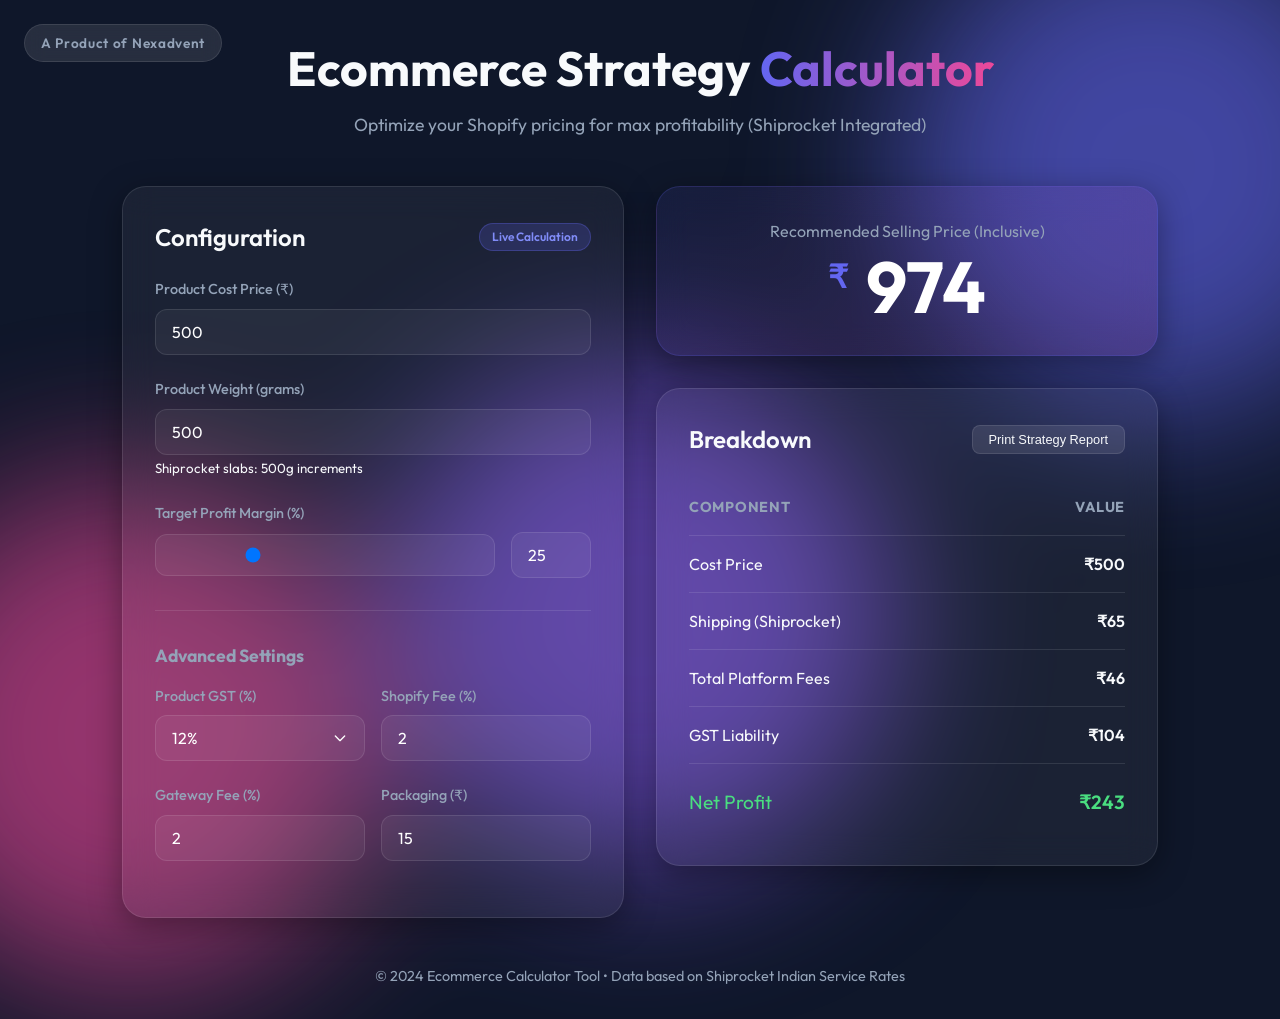
==== web-tool/index.html @ b009c5d3 "Restructured project and fixed UI/Print bugs" ====
<!DOCTYPE html>
<html lang="en">
<head>
    <meta charset="UTF-8">
    <meta name="viewport" content="width=device-width, initial-scale=1.0">
    <title>Ecommerce Pricing Calculator | Premium Shopify Tool</title>
    <link rel="stylesheet" href="style.css">
    <link rel="preconnect" href="https://fonts.googleapis.com">
    <link rel="preconnect" href="https://fonts.gstatic.com" crossorigin>
    <link href="https://fonts.googleapis.com/css2?family=Outfit:wght@300;400;600;700&display=swap" rel="stylesheet">
</head>
<body>
    <div class="brand-badge">A Product of Nexadvent</div>
    <div class="background-blobs">
        <div class="blob blob-1"></div>
        <div class="blob blob-2"></div>
        <div class="blob blob-3"></div>
    </div>

    <main class="container">
        <header>
            <h1>Ecommerce Strategy <span class="accent">Calculator</span></h1>
            <p>Optimize your Shopify pricing for max profitability (Shiprocket Integrated)</p>
        </header>

        <section class="grid">
            <!-- Left: Inputs -->
            <div class="card glass">
                <div class="card-header">
                    <h2>Configuration</h2>
                    <span class="badge">Live Calculation</span>
                </div>
                
                <div class="input-group">
                    <label for="cost-price">Product Cost Price (₹)</label>
                    <input type="number" id="cost-price" placeholder="499" value="500">
                </div>

                <div class="input-group">
                    <label for="weight">Product Weight (grams)</label>
                    <input type="number" id="weight" placeholder="500" value="500">
                    <small>Shiprocket slabs: 500g increments</small>
                </div>

                <div class="input-group">
                    <label for="profit-margin">Target Profit Margin (%)</label>
                    <div class="range-container">
                        <input type="range" id="profit-margin-slider" min="0" max="100" value="25">
                        <input type="number" id="profit-margin" value="25">
                    </div>
                </div>

                <div class="advanced-settings">
                    <h3>Advanced Settings</h3>
                    <div class="grid-2">
                        <div class="input-group">
                            <label for="product-gst">Product GST (%)</label>
                            <select id="product-gst">
                                <option value="0">0%</option>
                                <option value="5">5%</option>
                                <option value="12" selected>12%</option>
                                <option value="18">18%</option>
                                <option value="28">28%</option>
                            </select>
                        </div>
                        <div class="input-group">
                            <label for="shopify-fee">Shopify Fee (%)</label>
                            <input type="number" id="shopify-fee" value="2" step="0.1">
                        </div>
                    </div>
                    <div class="grid-2">
                        <div class="input-group">
                            <label for="gateway-fee">Gateway Fee (%)</label>
                            <input type="number" id="gateway-fee" value="2" step="0.1">
                        </div>
                        <div class="input-group">
                            <label for="packaging">Packaging (₹)</label>
                            <input type="number" id="packaging" value="15">
                        </div>
                    </div>
                </div>
            </div>

            <!-- Right: Results -->
            <div class="results-column">
                <div class="card result-card glass highlight">
                    <p class="label">Recommended Selling Price (Inclusive)</p>
                    <div class="price-display">
                        <span class="currency">₹</span>
                        <span id="final-price">0</span>
                    </div>
                </div>

                <div class="card glass breakdown-card">
                    <div class="card-header">
                        <h2>Breakdown</h2>
                        <div class="button-group">
                            <button id="export-btn" class="btn-small">Print Strategy Report</button>
                        </div>
                    </div>
                    <div class="breakdown-table">
                        <div class="table-header">
                            <span>Component</span>
                            <span>Value</span>
                        </div>
                        <div class="table-row">
                            <span>Cost Price</span>
                            <span id="res-cp">₹0</span>
                        </div>
                        <div class="table-row">
                            <span>Shipping (Shiprocket)</span>
                            <span id="res-shipping">₹0</span>
                        </div>
                        <div class="table-row">
                            <span>Total Platform Fees</span>
                            <span id="res-fees">₹0</span>
                        </div>
                        <div class="table-row">
                            <span>GST Liability</span>
                            <span id="res-gst">₹0</span>
                        </div>
                        <div class="table-row row-profit">
                            <span>Net Profit</span>
                            <span id="res-profit">₹0</span>
                        </div>
                    </div>
                </div>
            </div>
        </section>

        <footer>
            <p>&copy; 2024 Ecommerce Calculator Tool • Data based on Shiprocket Indian Service Rates</p>
        </footer>
    </main>

    <script src="app.js"></script>
</body>
</html>
---- web-tool/style.css ----
:root {
    --primary: #6366f1;
    --primary-dark: #4f46e5;
    --secondary: #ec4899;
    --accent: #8b5cf6;
    --bg: #0f172a;
    --card-bg: rgba(255, 255, 255, 0.05);
    --border: rgba(255, 255, 255, 0.1);
    --text: #f8fafc;
    --text-muted: #94a3b8;
    --glass-shadow: 0 8px 32px 0 rgba(0, 0, 0, 0.37);
    --print-text: #000;
}

* {
    box-sizing: border-box;
    margin: 0;
    padding: 0;
}

body {
    font-family: 'Outfit', sans-serif;
    background-color: var(--bg);
    color: var(--text);
    min-height: 100vh;
    display: flex;
    justify-content: center;
    overflow-x: hidden;
    line-height: 1.5;
}

.background-blobs {
    position: fixed;
    top: 0;
    left: 0;
    width: 100%;
    height: 100%;
    z-index: -1;
    filter: blur(80px);
    opacity: 0.6;
}

.blob {
    position: absolute;
    width: 40vw;
    height: 40vw;
    border-radius: 50%;
}

.blob-1 {
    background: var(--primary);
    top: -10%;
    right: -10%;
    animation: move 20s infinite alternate;
}

.blob-2 {
    background: var(--secondary);
    bottom: -10%;
    left: -10%;
    animation: move 25s infinite alternate-reverse;
}

.blob-3 {
    background: var(--accent);
    top: 40%;
    left: 30%;
    animation: move 30s infinite alternate;
}

@keyframes move {
    from { transform: translate(0, 0); }
    to { transform: translate(10%, 10%); }
}

.container {
    width: 100%;
    max-width: 1100px;
    padding: 2rem;
}

header {
    text-align: center;
    margin-bottom: 3rem;
}

h1 {
    font-size: 3rem;
    font-weight: 700;
    margin-bottom: 0.5rem;
}

.accent {
    background: linear-gradient(to right, var(--primary), var(--secondary));
    -webkit-background-clip: text;
    -webkit-text-fill-color: transparent;
}

header p {
    color: var(--text-muted);
    font-size: 1.1rem;
}

.grid {
    display: grid;
    grid-template-columns: 1fr 1fr;
    gap: 2rem;
}

.glass {
    background: var(--card-bg);
    backdrop-filter: blur(16px);
    -webkit-backdrop-filter: blur(16px);
    border: 1px solid var(--border);
    border-radius: 24px;
    box-shadow: var(--glass-shadow);
}

.card {
    padding: 2rem;
}

.card-header {
    display: flex;
    justify-content: space-between;
    align-items: center;
    margin-bottom: 1.5rem;
}

h2 {
    font-size: 1.5rem;
    font-weight: 600;
}

.badge {
    background: rgba(99, 102, 241, 0.2);
    color: #818cf8;
    padding: 0.25rem 0.75rem;
    border-radius: 99px;
    font-size: 0.75rem;
    font-weight: 600;
    border: 1px solid rgba(99, 102, 241, 0.3);
}

.input-group {
    margin-bottom: 1.5rem;
}

label {
    display: block;
    font-size: 0.9rem;
    color: var(--text-muted);
    margin-bottom: 0.5rem;
    font-weight: 500;
}

input, select {
    width: 100%;
    background: rgba(255, 255, 255, 0.05);
    border: 1px solid var(--border);
    padding: 0.75rem 1rem;
    border-radius: 12px;
    color: white;
    font-size: 1rem;
    font-family: inherit;
    transition: all 0.2s;
    appearance: none;
    -webkit-appearance: none;
}

select {
    background-image: url("data:image/svg+xml,%3Csvg xmlns='http://www.w3.org/2000/svg' fill='none' viewBox='0 0 24 24' stroke='white'%3E%3Cpath stroke-linecap='round' stroke-linejoin='round' stroke-width='2' d='M19 9l-7 7-7-7'%3E%3C/path%3E%3C/svg%3E");
    background-repeat: no-repeat;
    background-position: right 1rem center;
    background-size: 1rem;
    cursor: pointer;
}

select option {
    background-color: var(--bg);
    color: white;
}

input:focus, select:focus {
    outline: none;
    border-color: var(--primary);
    background: rgba(255, 255, 255, 0.1);
}

.range-container {
    display: flex;
    gap: 1rem;
    align-items: center;
}

.range-container input[type="number"] {
    width: 80px;
}

.grid-2 {
    display: grid;
    grid-template-columns: 1fr 1fr;
    gap: 1rem;
}

.advanced-settings {
    margin-top: 2rem;
    padding-top: 2rem;
    border-top: 1px solid var(--border);
}

h3 {
    font-size: 1.1rem;
    margin-bottom: 1rem;
    color: var(--text-muted);
}

/* Results section */
.results-column {
    display: flex;
    flex-direction: column;
    gap: 2rem;
}

.result-card.highlight {
    background: linear-gradient(135deg, rgba(99, 102, 241, 0.1), rgba(236, 72, 153, 0.1));
    border: 1px solid rgba(99, 102, 241, 0.2);
    text-align: center;
}

.result-card .label {
    font-size: 1rem;
    color: var(--text-muted);
    margin-bottom: 0.5rem;
}

.price-display {
    font-size: 4.5rem;
    font-weight: 700;
    color: white;
    line-height: 1;
}

.currency {
    font-size: 2rem;
    vertical-align: super;
    margin-right: 0.2rem;
    color: var(--primary);
}

.breakdown-table {
    display: flex;
    flex-direction: column;
}

.table-header, .table-row {
    display: flex;
    justify-content: space-between;
    padding: 1rem 0;
    border-bottom: 1px solid var(--border);
}

.table-header {
    font-weight: 700;
    color: var(--text-muted);
    font-size: 0.9rem;
    text-transform: uppercase;
    letter-spacing: 0.05em;
}

.table-row span:last-child {
    font-weight: 600;
}

.row-profit {
    border-bottom: none;
    color: #4ade80;
    font-size: 1.2rem;
    margin-top: 0.5rem;
}

.brand-badge {
    position: fixed;
    top: 1.5rem;
    left: 1.5rem;
    background: rgba(255, 255, 255, 0.1);
    backdrop-filter: blur(10px);
    border: 1px solid var(--border);
    padding: 0.5rem 1rem;
    border-radius: 99px;
    font-size: 0.85rem;
    font-weight: 600;
    color: var(--text-muted);
    z-index: 100;
    letter-spacing: 0.05em;
}

.button-group {
    display: flex;
    gap: 0.5rem;
}

.btn-accent {
    background: var(--primary) !important;
    border-color: var(--primary) !important;
    text-decoration: none;
    display: inline-flex;
    align-items: center;
}

.btn-accent:hover {
    background: var(--primary-dark) !important;
    transform: translateY(-1px);
}

.btn-small {
    background: rgba(255, 255, 255, 0.1);
    border: 1px solid var(--border);
    color: var(--text);
    padding: 0.4rem 1rem;
    border-radius: 8px;
    cursor: pointer;
    font-size: 0.8rem;
    transition: all 0.2s;
}

.btn-small:hover {
    background: rgba(255, 255, 255, 0.2);
    border-color: var(--text-muted);
}

/* Print Styles */
@media print {
    body {
        background: white !important;
        color: black !important;
    }
    .background-blobs, .brand-badge, .card:first-child, .advanced-settings, .button-group, footer, header p {
        display: none !important;
    }
    .container {
        max-width: 100%;
        padding: 0;
    }
    .grid {
        display: block;
    }
    .glass {
        background: transparent !important;
        backdrop-filter: none !important;
        border: none !important;
        box-shadow: none !important;
        padding: 0 !important;
    }
    .result-card {
        border: 2px solid #000 !important;
        margin-bottom: 2rem;
        padding: 2rem !important;
    }
    .price-display {
        color: black !important;
        font-size: 3rem !important;
    }
    .breakdown-table {
        border: 1px solid #ddd;
    }
    .table-header, .table-row {
        border-bottom: 1px solid #eee;
        padding: 0.75rem 1rem !important;
        color: black !important;
    }
    .currency, .accent {
        -webkit-text-fill-color: initial !important;
        color: black !important;
        background: none !important;
    }
    .row-profit {
        color: #16a34a !important;
        font-weight: 700 !important;
    }
    header h1 {
        font-size: 1.5rem !important;
        margin-top: 0;
    }
}

footer {
    text-align: center;
    margin-top: 3rem;
    color: var(--text-muted);
    font-size: 0.9rem;
}

@media (max-width: 900px) {
    .grid {
        grid-template-columns: 1fr;
    }
    h1 {
        font-size: 2rem;
    }
}
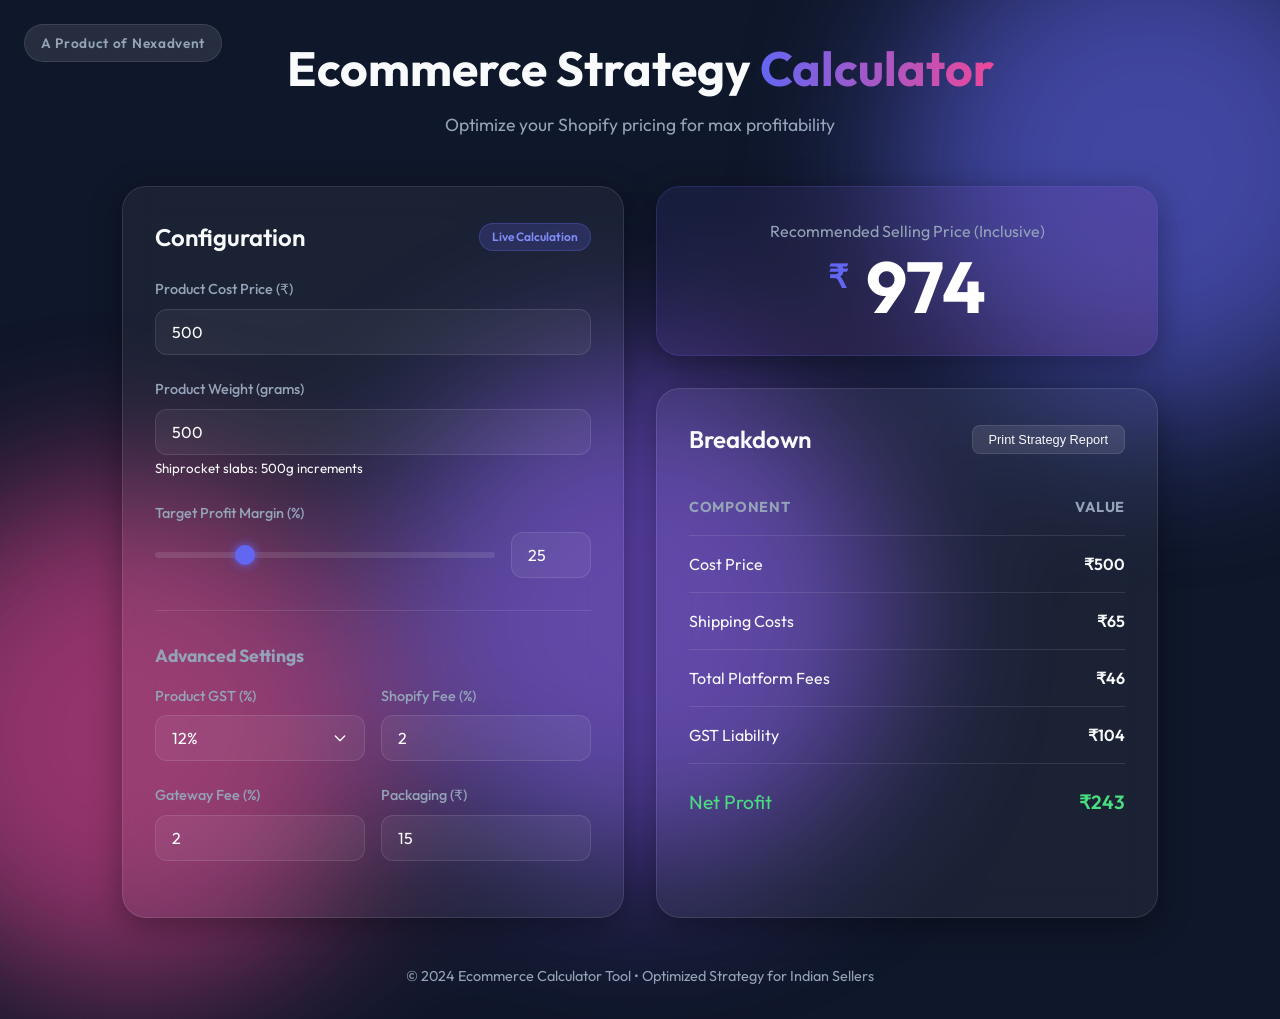
==== commit 66a25154: "Final cleanup: Ensure only web-tool is tracked and UI bugs are synced" ====
--- a/web-tool/index.html
+++ b/web-tool/index.html
@@ -20,7 +20,7 @@
     <main class="container">
         <header>
             <h1>Ecommerce Strategy <span class="accent">Calculator</span></h1>
-            <p>Optimize your Shopify pricing for max profitability (Shiprocket Integrated)</p>
+            <p>Optimize your Shopify pricing for max profitability</p>
         </header>
 
         <section class="grid">
@@ -108,7 +108,7 @@
                             <span id="res-cp">₹0</span>
                         </div>
                         <div class="table-row">
-                            <span>Shipping (Shiprocket)</span>
+                            <span>Shipping Costs</span>
                             <span id="res-shipping">₹0</span>
                         </div>
                         <div class="table-row">
@@ -129,7 +129,7 @@
         </section>
 
         <footer>
-            <p>&copy; 2024 Ecommerce Calculator Tool • Data based on Shiprocket Indian Service Rates</p>
+            <p>&copy; 2024 Ecommerce Calculator Tool • Optimized Strategy for Indian Sellers</p>
         </footer>
     </main>
 
--- a/web-tool/style.css
+++ b/web-tool/style.css
@@ -105,6 +105,7 @@
     display: grid;
     grid-template-columns: 1fr 1fr;
     gap: 2rem;
+    align-items: stretch;
 }
 
 .glass {
@@ -166,6 +167,14 @@
     transition: all 0.2s;
     appearance: none;
     -webkit-appearance: none;
+    -moz-appearance: textfield;
+}
+
+/* Hide number spinners */
+input::-webkit-outer-spin-button,
+input::-webkit-inner-spin-button {
+    -webkit-appearance: none;
+    margin: 0;
 }
 
 select {
@@ -177,7 +186,7 @@
 }
 
 select option {
-    background-color: var(--bg);
+    background-color: #1e293b; /* Solid dark color to prevent white boxes */
     color: white;
 }
 
@@ -193,6 +202,43 @@
     align-items: center;
 }
 
+.range-container input[type="range"] {
+    -webkit-appearance: none;
+    width: 100%;
+    height: 6px;
+    background: rgba(255, 255, 255, 0.1);
+    border-radius: 5px;
+    outline: none;
+    border: none;
+    padding: 0;
+}
+
+.range-container input[type="range"]::-webkit-slider-thumb {
+    -webkit-appearance: none;
+    appearance: none;
+    width: 20px;
+    height: 20px;
+    background: var(--primary);
+    box-shadow: 0 0 10px var(--primary);
+    cursor: pointer;
+    border-radius: 50%;
+    transition: all 0.2s;
+}
+
+.range-container input[type="range"]::-webkit-slider-thumb:hover {
+    transform: scale(1.2);
+    background: white;
+}
+
+.range-container input[type="range"]::-moz-range-thumb {
+    width: 20px;
+    height: 20px;
+    background: var(--primary);
+    cursor: pointer;
+    border-radius: 50%;
+    border: none;
+}
+
 .range-container input[type="number"] {
     width: 80px;
 }
@@ -220,6 +266,11 @@
     display: flex;
     flex-direction: column;
     gap: 2rem;
+    height: 100%;
+}
+
+.results-column .card:last-child {
+    flex-grow: 1;
 }
 
 .result-card.highlight {
@@ -396,6 +447,17 @@
         grid-template-columns: 1fr;
     }
     h1 {
-        font-size: 2rem;
-    }
-}
+        font-size: 2.2rem;
+    }
+    .container {
+        padding: 1rem;
+    }
+    .brand-badge {
+        position: static;
+        display: inline-block;
+        margin-bottom: 2rem;
+    }
+    .result-card .price-display {
+        font-size: 3.5rem;
+    }
+}
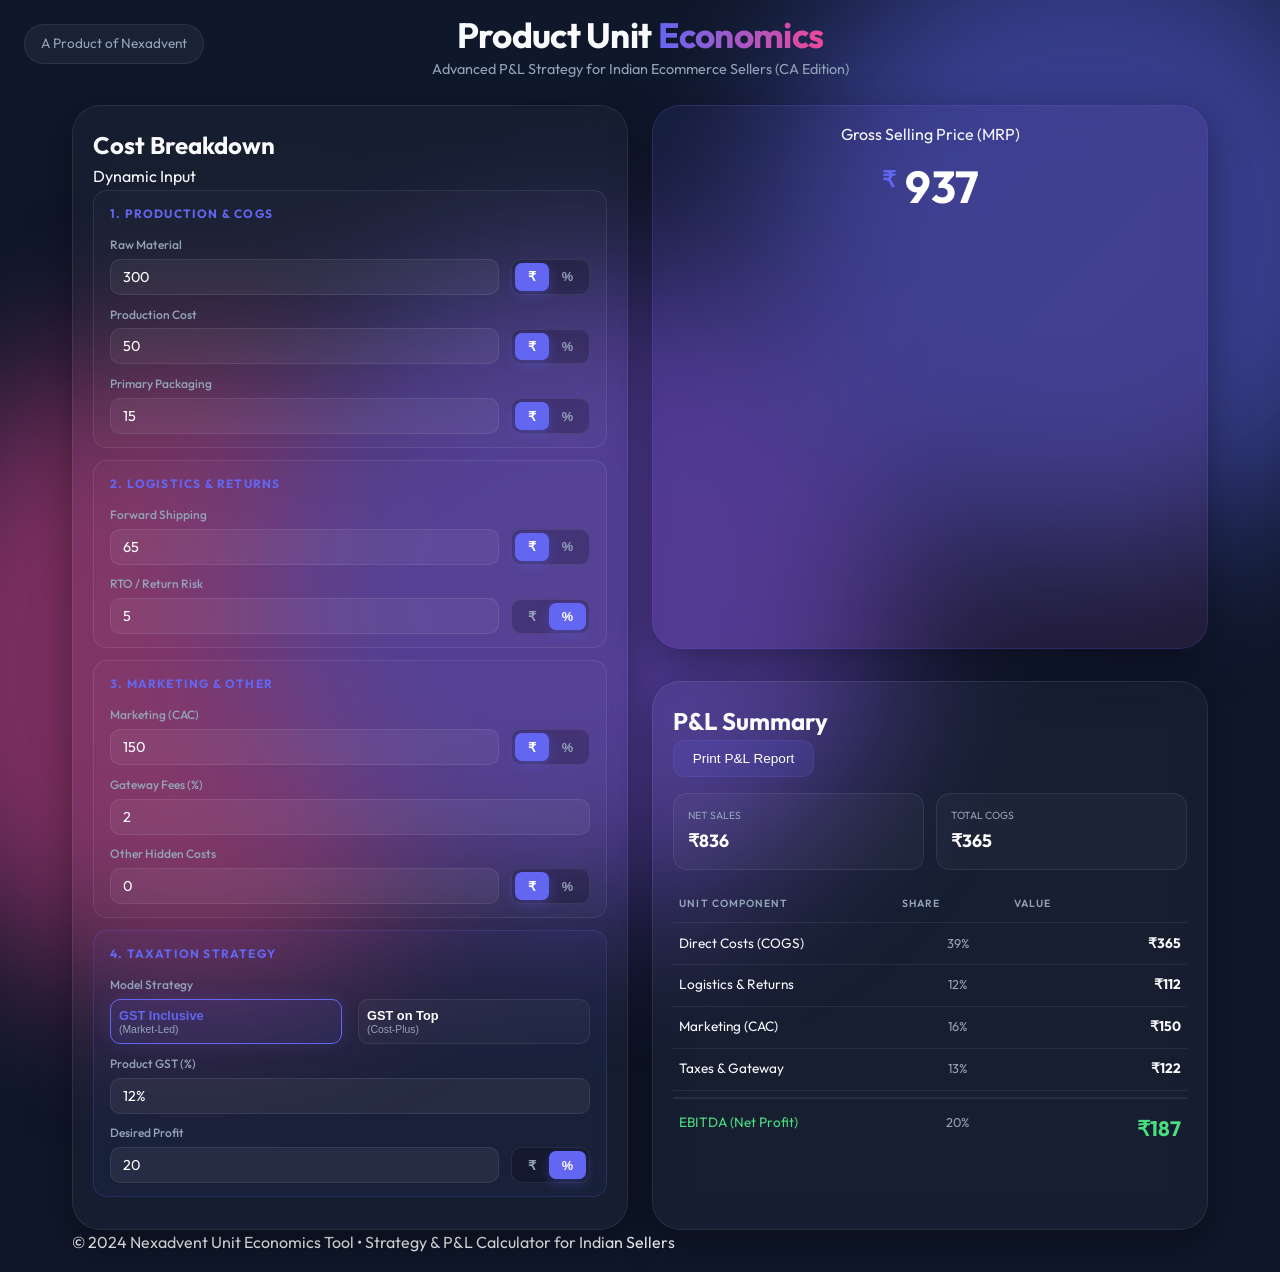
==== commit 22eaed7e: "Optimize UI for compactness: single-screen dashboard with advanced dual-strategy logic" ====
--- a/web-tool/index.html
+++ b/web-tool/index.html
@@ -3,7 +3,7 @@
 <head>
     <meta charset="UTF-8">
     <meta name="viewport" content="width=device-width, initial-scale=1.0">
-    <title>Ecommerce Pricing Calculator | Premium Shopify Tool</title>
+    <title>Ecommerce Unit Economics | Pro CA Calculator</title>
     <link rel="stylesheet" href="style.css">
     <link rel="preconnect" href="https://fonts.googleapis.com">
     <link rel="preconnect" href="https://fonts.gstatic.com" crossorigin>
@@ -19,42 +19,125 @@
 
     <main class="container">
         <header>
-            <h1>Ecommerce Strategy <span class="accent">Calculator</span></h1>
-            <p>Optimize your Shopify pricing for max profitability</p>
+            <h1>Product Unit <span class="accent">Economics</span></h1>
+            <p>Advanced P&L Strategy for Indian Ecommerce Sellers (CA Edition)</p>
         </header>
 
         <section class="grid">
             <!-- Left: Inputs -->
-            <div class="card glass">
+            <div class="card glass scrollable">
                 <div class="card-header">
-                    <h2>Configuration</h2>
-                    <span class="badge">Live Calculation</span>
+                    <h2>Cost Breakdown</h2>
+                    <span class="badge">Dynamic Input</span>
                 </div>
                 
-                <div class="input-group">
-                    <label for="cost-price">Product Cost Price (₹)</label>
-                    <input type="number" id="cost-price" placeholder="499" value="500">
-                </div>
-
-                <div class="input-group">
-                    <label for="weight">Product Weight (grams)</label>
-                    <input type="number" id="weight" placeholder="500" value="500">
-                    <small>Shiprocket slabs: 500g increments</small>
-                </div>
-
-                <div class="input-group">
-                    <label for="profit-margin">Target Profit Margin (%)</label>
-                    <div class="range-container">
-                        <input type="range" id="profit-margin-slider" min="0" max="100" value="25">
-                        <input type="number" id="profit-margin" value="25">
-                    </div>
-                </div>
-
-                <div class="advanced-settings">
-                    <h3>Advanced Settings</h3>
-                    <div class="grid-2">
-                        <div class="input-group">
-                            <label for="product-gst">Product GST (%)</label>
+                <div class="cost-sections">
+                    <!-- Unit Economics / COGS -->
+                    <div class="section-box">
+                        <h3>1. Production & COGS</h3>
+                        <div class="input-row">
+                            <label>Raw Material</label>
+                            <div class="dual-input">
+                                <input type="number" id="raw-material" value="300">
+                                <div class="toggle-group" data-for="raw-material">
+                                    <button class="active" data-type="fixed">₹</button>
+                                    <button data-type="percent">%</button>
+                                </div>
+                            </div>
+                        </div>
+                        <div class="input-row">
+                            <label>Production Cost</label>
+                            <div class="dual-input">
+                                <input type="number" id="production" value="50">
+                                <div class="toggle-group" data-for="production">
+                                    <button class="active" data-type="fixed">₹</button>
+                                    <button data-type="percent">%</button>
+                                </div>
+                            </div>
+                        </div>
+                        <div class="input-row">
+                            <label>Primary Packaging</label>
+                            <div class="dual-input">
+                                <input type="number" id="packaging" value="15">
+                                <div class="toggle-group" data-for="packaging">
+                                    <button class="active" data-type="fixed">₹</button>
+                                    <button data-type="percent">%</button>
+                                </div>
+                            </div>
+                        </div>
+                    </div>
+
+                    <!-- Logistics -->
+                    <div class="section-box">
+                        <h3>2. Logistics & Returns</h3>
+                        <div class="input-row">
+                            <label>Forward Shipping</label>
+                            <div class="dual-input">
+                                <input type="number" id="shipping" value="65">
+                                <div class="toggle-group" data-for="shipping">
+                                    <button class="active" data-type="fixed">₹</button>
+                                    <button data-type="percent">%</button>
+                                </div>
+                            </div>
+                        </div>
+                        <div class="input-row">
+                            <label>RTO / Return Risk</label>
+                            <div class="dual-input">
+                                <input type="number" id="rto-cost" value="5">
+                                <div class="toggle-group" data-for="rto-cost">
+                                    <button data-type="fixed">₹</button>
+                                    <button class="active" data-type="percent">%</button>
+                                </div>
+                            </div>
+                        </div>
+                    </div>
+
+                    <!-- Growth & Other -->
+                    <div class="section-box">
+                        <h3>3. Marketing & Other</h3>
+                        <div class="input-row">
+                            <label>Marketing (CAC)</label>
+                            <div class="dual-input">
+                                <input type="number" id="cac" value="150">
+                                <div class="toggle-group" data-for="cac">
+                                    <button class="active" data-type="fixed">₹</button>
+                                    <button data-type="percent">%</button>
+                                </div>
+                            </div>
+                        </div>
+                        <div class="input-row">
+                            <label>Gateway Fees (%)</label>
+                            <input type="number" id="gateway-fee" value="2" step="0.1">
+                        </div>
+                        <div class="input-row">
+                            <label>Other Hidden Costs</label>
+                            <div class="dual-input">
+                                <input type="number" id="other-costs" value="0">
+                                <div class="toggle-group" data-for="other-costs">
+                                    <button class="active" data-type="fixed">₹</button>
+                                    <button data-type="percent">%</button>
+                                </div>
+                            </div>
+                        </div>
+                    </div>
+
+                    <div class="section-box highlight-box">
+                        <h3>4. Taxation Strategy</h3>
+                        <div class="input-row">
+                            <label>Model Strategy</label>
+                            <div class="strategy-toggle" id="gst-strategy">
+                                <button class="active" data-strategy="inclusive">
+                                    <strong>GST Inclusive</strong>
+                                    <span>(Market-Led)</span>
+                                </button>
+                                <button data-strategy="exclusive">
+                                    <strong>GST on Top</strong>
+                                    <span>(Cost-Plus)</span>
+                                </button>
+                            </div>
+                        </div>
+                        <div class="input-row">
+                            <label>Product GST (%)</label>
                             <select id="product-gst">
                                 <option value="0">0%</option>
                                 <option value="5">5%</option>
@@ -63,19 +146,15 @@
                                 <option value="28">28%</option>
                             </select>
                         </div>
-                        <div class="input-group">
-                            <label for="shopify-fee">Shopify Fee (%)</label>
-                            <input type="number" id="shopify-fee" value="2" step="0.1">
-                        </div>
-                    </div>
-                    <div class="grid-2">
-                        <div class="input-group">
-                            <label for="gateway-fee">Gateway Fee (%)</label>
-                            <input type="number" id="gateway-fee" value="2" step="0.1">
-                        </div>
-                        <div class="input-group">
-                            <label for="packaging">Packaging (₹)</label>
-                            <input type="number" id="packaging" value="15">
+                        <div class="input-row">
+                            <label>Desired Profit</label>
+                            <div class="dual-input">
+                                <input type="number" id="profit-goal" value="20">
+                                <div class="toggle-group" data-for="profit-goal">
+                                    <button data-type="fixed">₹</button>
+                                    <button class="active" data-type="percent">%</button>
+                                </div>
+                            </div>
                         </div>
                     </div>
                 </div>
@@ -84,43 +163,61 @@
             <!-- Right: Results -->
             <div class="results-column">
                 <div class="card result-card glass highlight">
-                    <p class="label">Recommended Selling Price (Inclusive)</p>
+                    <p class="label">Gross Selling Price (MRP)</p>
                     <div class="price-display">
                         <span class="currency">₹</span>
                         <span id="final-price">0</span>
                     </div>
                 </div>
 
-                <div class="card glass breakdown-card">
+                <div class="card glass breakdown-card dashboard">
                     <div class="card-header">
-                        <h2>Breakdown</h2>
+                        <h2>P&L Summary</h2>
                         <div class="button-group">
-                            <button id="export-btn" class="btn-small">Print Strategy Report</button>
-                        </div>
-                    </div>
+                            <button id="export-btn" class="btn-small">Print P&L Report</button>
+                        </div>
+                    </div>
+                    
+                    <div class="dashboard-stats">
+                        <div class="stat-pill">
+                            <span class="stat-label">Net Sales</span>
+                            <span class="stat-value" id="res-net-sales">₹0</span>
+                        </div>
+                        <div class="stat-pill">
+                            <span class="stat-label">Total COGS</span>
+                            <span class="stat-value" id="res-cogs">₹0</span>
+                        </div>
+                    </div>
+
                     <div class="breakdown-table">
                         <div class="table-header">
-                            <span>Component</span>
+                            <span>Unit Component</span>
+                            <span>Share</span>
                             <span>Value</span>
                         </div>
                         <div class="table-row">
-                            <span>Cost Price</span>
-                            <span id="res-cp">₹0</span>
-                        </div>
-                        <div class="table-row">
-                            <span>Shipping Costs</span>
-                            <span id="res-shipping">₹0</span>
-                        </div>
-                        <div class="table-row">
-                            <span>Total Platform Fees</span>
-                            <span id="res-fees">₹0</span>
-                        </div>
-                        <div class="table-row">
-                            <span>GST Liability</span>
-                            <span id="res-gst">₹0</span>
+                            <span>Direct Costs (COGS)</span>
+                            <span id="share-cogs">0%</span>
+                            <span id="val-cogs">₹0</span>
+                        </div>
+                        <div class="table-row">
+                            <span>Logistics & Returns</span>
+                            <span id="share-shipping">0%</span>
+                            <span id="val-shipping">₹0</span>
+                        </div>
+                        <div class="table-row">
+                            <span>Marketing (CAC)</span>
+                            <span id="share-cac">0%</span>
+                            <span id="val-cac">₹0</span>
+                        </div>
+                        <div class="table-row">
+                            <span>Taxes & Gateway</span>
+                            <span id="share-tax">0%</span>
+                            <span id="val-tax">₹0</span>
                         </div>
                         <div class="table-row row-profit">
-                            <span>Net Profit</span>
+                            <span>EBITDA (Net Profit)</span>
+                            <span id="share-profit">0%</span>
                             <span id="res-profit">₹0</span>
                         </div>
                     </div>
@@ -129,7 +226,7 @@
         </section>
 
         <footer>
-            <p>&copy; 2024 Ecommerce Calculator Tool • Optimized Strategy for Indian Sellers</p>
+            <p>&copy; 2024 Nexadvent Unit Economics Tool • Strategy & P&L Calculator for Indian Sellers</p>
         </footer>
     </main>
 
--- a/web-tool/style.css
+++ b/web-tool/style.css
@@ -4,12 +4,11 @@
     --secondary: #ec4899;
     --accent: #8b5cf6;
     --bg: #0f172a;
-    --card-bg: rgba(255, 255, 255, 0.05);
-    --border: rgba(255, 255, 255, 0.1);
+    --card-bg: rgba(255, 255, 255, 0.03);
+    --border: rgba(255, 255, 255, 0.08);
     --text: #f8fafc;
     --text-muted: #94a3b8;
-    --glass-shadow: 0 8px 32px 0 rgba(0, 0, 0, 0.37);
-    --print-text: #000;
+    --glass-shadow: 0 12px 40px 0 rgba(0, 0, 0, 0.4);
 }
 
 * {
@@ -26,7 +25,7 @@
     display: flex;
     justify-content: center;
     overflow-x: hidden;
-    line-height: 1.5;
+    line-height: 1.6;
 }
 
 .background-blobs {
@@ -37,427 +36,215 @@
     height: 100%;
     z-index: -1;
     filter: blur(80px);
-    opacity: 0.6;
+    opacity: 0.5;
 }
 
 .blob {
     position: absolute;
-    width: 40vw;
-    height: 40vw;
+    width: 50vw;
+    height: 50vw;
     border-radius: 50%;
 }
 
-.blob-1 {
-    background: var(--primary);
-    top: -10%;
-    right: -10%;
-    animation: move 20s infinite alternate;
-}
-
-.blob-2 {
-    background: var(--secondary);
-    bottom: -10%;
-    left: -10%;
-    animation: move 25s infinite alternate-reverse;
-}
-
-.blob-3 {
-    background: var(--accent);
-    top: 40%;
-    left: 30%;
-    animation: move 30s infinite alternate;
-}
-
-@keyframes move {
-    from { transform: translate(0, 0); }
-    to { transform: translate(10%, 10%); }
-}
-
-.container {
-    width: 100%;
-    max-width: 1100px;
-    padding: 2rem;
-}
-
-header {
-    text-align: center;
-    margin-bottom: 3rem;
-}
-
-h1 {
-    font-size: 3rem;
-    font-weight: 700;
-    margin-bottom: 0.5rem;
-}
-
-.accent {
-    background: linear-gradient(to right, var(--primary), var(--secondary));
-    -webkit-background-clip: text;
-    -webkit-text-fill-color: transparent;
-}
-
-header p {
-    color: var(--text-muted);
-    font-size: 1.1rem;
-}
+.blob-1 { background: var(--primary); top: -10%; right: -10%; animation: move 20s infinite alternate; }
+.blob-2 { background: var(--secondary); bottom: -10%; left: -10%; animation: move 25s infinite alternate-reverse; }
+.blob-3 { background: var(--accent); top: 30%; left: 20%; animation: move 30s infinite alternate; }
+
+@keyframes move { from { transform: translate(0, 0); } to { transform: translate(10%, 15%); } }
+
+.container { width: 100%; max-width: 1200px; padding: 1rem 2rem; }
+
+header { text-align: center; margin-bottom: 1.5rem; }
+h1 { font-size: 2.2rem; font-weight: 700; letter-spacing: -0.02em; line-height: 1.1; }
+.accent { background: linear-gradient(to right, var(--primary), var(--secondary)); -webkit-background-clip: text; -webkit-text-fill-color: transparent; }
+header p { color: var(--text-muted); font-size: 0.9rem; margin-top: 0.2rem; }
 
 .grid {
     display: grid;
     grid-template-columns: 1fr 1fr;
-    gap: 2rem;
+    gap: 1.5rem;
     align-items: stretch;
 }
 
 .glass {
     background: var(--card-bg);
-    backdrop-filter: blur(16px);
-    -webkit-backdrop-filter: blur(16px);
-    border: 1px solid var(--border);
-    border-radius: 24px;
+    backdrop-filter: blur(20px);
+    -webkit-backdrop-filter: blur(20px);
+    border: 1px solid var(--border);
+    border-radius: 28px;
     box-shadow: var(--glass-shadow);
 }
 
-.card {
-    padding: 2rem;
-}
-
-.card-header {
-    display: flex;
-    justify-content: space-between;
-    align-items: center;
-    margin-bottom: 1.5rem;
-}
-
-h2 {
-    font-size: 1.5rem;
-    font-weight: 600;
-}
-
-.badge {
-    background: rgba(99, 102, 241, 0.2);
-    color: #818cf8;
-    padding: 0.25rem 0.75rem;
-    border-radius: 99px;
+.card { padding: 1.25rem; height: 100%; }
+
+.section-box {
+    background: rgba(255, 255, 255, 0.02);
+    border: 1px solid var(--border);
+    border-radius: 14px;
+    padding: 0.8rem 1rem;
+    margin-bottom: 0.75rem;
+}
+
+.section-box h3 {
     font-size: 0.75rem;
-    font-weight: 600;
-    border: 1px solid rgba(99, 102, 241, 0.3);
-}
-
-.input-group {
-    margin-bottom: 1.5rem;
-}
-
-label {
-    display: block;
+    color: var(--primary);
+    text-transform: uppercase;
+    letter-spacing: 0.1em;
+    margin-bottom: 0.75rem;
+}
+
+.highlight-box {
+    background: rgba(99, 102, 241, 0.05);
+    border-color: rgba(99, 102, 241, 0.2);
+}
+
+.input-row { margin-bottom: 0.6rem; }
+.input-row:last-child { margin-bottom: 0; }
+
+label { display: block; font-size: 0.75rem; color: var(--text-muted); margin-bottom: 0.3rem; font-weight: 500; }
+
+.dual-input { display: flex; gap: 0.75rem; align-items: center; }
+
+input, select {
+    background: rgba(255, 255, 255, 0.05);
+    border: 1px solid var(--border);
+    padding: 0.5rem 0.75rem;
+    border-radius: 10px;
+    color: white;
     font-size: 0.9rem;
-    color: var(--text-muted);
-    margin-bottom: 0.5rem;
-    font-weight: 500;
-}
-
-input, select {
-    width: 100%;
-    background: rgba(255, 255, 255, 0.05);
-    border: 1px solid var(--border);
-    padding: 0.75rem 1rem;
-    border-radius: 12px;
-    color: white;
-    font-size: 1rem;
     font-family: inherit;
     transition: all 0.2s;
+    width: 100%;
     appearance: none;
-    -webkit-appearance: none;
     -moz-appearance: textfield;
 }
 
-/* Hide number spinners */
-input::-webkit-outer-spin-button,
-input::-webkit-inner-spin-button {
-    -webkit-appearance: none;
-    margin: 0;
-}
-
-select {
-    background-image: url("data:image/svg+xml,%3Csvg xmlns='http://www.w3.org/2000/svg' fill='none' viewBox='0 0 24 24' stroke='white'%3E%3Cpath stroke-linecap='round' stroke-linejoin='round' stroke-width='2' d='M19 9l-7 7-7-7'%3E%3C/path%3E%3C/svg%3E");
-    background-repeat: no-repeat;
-    background-position: right 1rem center;
-    background-size: 1rem;
+.strategy-toggle {
+    display: flex;
+    gap: 1rem;
+    margin-bottom: 0.5rem;
+}
+
+.strategy-toggle button {
+    flex: 1;
+    background: rgba(255, 255, 255, 0.03);
+    border: 1px solid var(--border);
+    padding: 0.5rem;
+    border-radius: 10px;
     cursor: pointer;
-}
-
-select option {
-    background-color: #1e293b; /* Solid dark color to prevent white boxes */
+    text-align: center;
+    transition: all 0.3s;
+    display: flex;
+    flex-direction: column;
+}
+
+.strategy-toggle button strong {
+    font-size: 0.8rem;
     color: white;
-}
-
-input:focus, select:focus {
-    outline: none;
+    margin-bottom: 1px;
+}
+
+.strategy-toggle button span {
+    font-size: 0.65rem;
+    color: var(--text-muted);
+}
+
+.strategy-toggle button.active {
+    background: rgba(99, 102, 241, 0.1);
     border-color: var(--primary);
-    background: rgba(255, 255, 255, 0.1);
-}
-
-.range-container {
-    display: flex;
-    gap: 1rem;
-    align-items: center;
-}
-
-.range-container input[type="range"] {
-    -webkit-appearance: none;
-    width: 100%;
-    height: 6px;
-    background: rgba(255, 255, 255, 0.1);
-    border-radius: 5px;
-    outline: none;
+    box-shadow: 0 0 20px rgba(99, 102, 241, 0.15);
+}
+
+.strategy-toggle button.active strong {
+    color: var(--primary);
+}
+
+.toggle-group {
+    display: flex;
+    background: rgba(0, 0, 0, 0.2);
+    padding: 3px;
+    border-radius: 10px;
+    border: 1px solid var(--border);
+}
+
+.toggle-group button {
+    background: transparent;
     border: none;
-    padding: 0;
-}
-
-.range-container input[type="range"]::-webkit-slider-thumb {
-    -webkit-appearance: none;
-    appearance: none;
-    width: 20px;
-    height: 20px;
+    color: var(--text-muted);
+    padding: 0.4rem 0.8rem;
+    border-radius: 7px;
+    cursor: pointer;
+    font-size: 0.8rem;
+    font-weight: 600;
+    transition: all 0.2s;
+}
+
+.toggle-group button.active {
     background: var(--primary);
-    box-shadow: 0 0 10px var(--primary);
-    cursor: pointer;
-    border-radius: 50%;
-    transition: all 0.2s;
-}
-
-.range-container input[type="range"]::-webkit-slider-thumb:hover {
-    transform: scale(1.2);
-    background: white;
-}
-
-.range-container input[type="range"]::-moz-range-thumb {
-    width: 20px;
-    height: 20px;
-    background: var(--primary);
-    cursor: pointer;
-    border-radius: 50%;
-    border: none;
-}
-
-.range-container input[type="number"] {
-    width: 80px;
-}
-
-.grid-2 {
+    color: white;
+    box-shadow: 0 4px 12px rgba(99, 102, 241, 0.3);
+}
+
+/* Results section */
+.results-column { display: flex; flex-direction: column; gap: 2rem; height: 100%; }
+.result-card.highlight { background: linear-gradient(135deg, rgba(99, 102, 241, 0.08), rgba(236, 72, 153, 0.08)); border-color: rgba(99, 102, 241, 0.2); text-align: center; padding: 1rem !important; }
+.price-display { font-size: 2.8rem; font-weight: 700; color: white; margin-top: 0.2rem; }
+.currency { font-size: 1.4rem; vertical-align: super; color: var(--primary); }
+
+.dashboard-stats {
     display: grid;
     grid-template-columns: 1fr 1fr;
-    gap: 1rem;
-}
-
-.advanced-settings {
-    margin-top: 2rem;
-    padding-top: 2rem;
-    border-top: 1px solid var(--border);
-}
-
-h3 {
-    font-size: 1.1rem;
-    margin-bottom: 1rem;
-    color: var(--text-muted);
-}
-
-/* Results section */
-.results-column {
+    gap: 0.75rem;
+    margin: 1rem 0;
+}
+
+.stat-pill {
+    background: rgba(255, 255, 255, 0.03);
+    padding: 0.85rem;
+    border-radius: 14px;
+    border: 1px solid var(--border);
     display: flex;
     flex-direction: column;
-    gap: 2rem;
-    height: 100%;
-}
-
-.results-column .card:last-child {
-    flex-grow: 1;
-}
-
-.result-card.highlight {
-    background: linear-gradient(135deg, rgba(99, 102, 241, 0.1), rgba(236, 72, 153, 0.1));
-    border: 1px solid rgba(99, 102, 241, 0.2);
-    text-align: center;
-}
-
-.result-card .label {
-    font-size: 1rem;
-    color: var(--text-muted);
-    margin-bottom: 0.5rem;
-}
-
-.price-display {
-    font-size: 4.5rem;
-    font-weight: 700;
-    color: white;
-    line-height: 1;
-}
-
-.currency {
-    font-size: 2rem;
-    vertical-align: super;
-    margin-right: 0.2rem;
-    color: var(--primary);
-}
-
-.breakdown-table {
-    display: flex;
-    flex-direction: column;
-}
-
+}
+
+.stat-label { font-size: 0.65rem; color: var(--text-muted); text-transform: uppercase; margin-bottom: 0.2rem; }
+.stat-value { font-size: 1.1rem; font-weight: 700; color: white; }
+
+.breakdown-table { margin-top: 0.5rem; }
 .table-header, .table-row {
-    display: flex;
-    justify-content: space-between;
-    padding: 1rem 0;
+    display: grid;
+    grid-template-columns: 2fr 1fr 1.5fr;
+    padding: 0.6rem 0.4rem;
     border-bottom: 1px solid var(--border);
 }
 
-.table-header {
-    font-weight: 700;
-    color: var(--text-muted);
-    font-size: 0.9rem;
-    text-transform: uppercase;
-    letter-spacing: 0.05em;
-}
-
-.table-row span:last-child {
-    font-weight: 600;
-}
-
-.row-profit {
-    border-bottom: none;
-    color: #4ade80;
-    font-size: 1.2rem;
-    margin-top: 0.5rem;
-}
-
-.brand-badge {
-    position: fixed;
-    top: 1.5rem;
-    left: 1.5rem;
-    background: rgba(255, 255, 255, 0.1);
-    backdrop-filter: blur(10px);
-    border: 1px solid var(--border);
-    padding: 0.5rem 1rem;
-    border-radius: 99px;
-    font-size: 0.85rem;
-    font-weight: 600;
-    color: var(--text-muted);
-    z-index: 100;
-    letter-spacing: 0.05em;
-}
-
-.button-group {
-    display: flex;
-    gap: 0.5rem;
-}
-
-.btn-accent {
-    background: var(--primary) !important;
-    border-color: var(--primary) !important;
-    text-decoration: none;
-    display: inline-flex;
-    align-items: center;
-}
-
-.btn-accent:hover {
-    background: var(--primary-dark) !important;
-    transform: translateY(-1px);
-}
-
-.btn-small {
-    background: rgba(255, 255, 255, 0.1);
-    border: 1px solid var(--border);
-    color: var(--text);
-    padding: 0.4rem 1rem;
-    border-radius: 8px;
-    cursor: pointer;
-    font-size: 0.8rem;
-    transition: all 0.2s;
-}
-
-.btn-small:hover {
-    background: rgba(255, 255, 255, 0.2);
-    border-color: var(--text-muted);
-}
-
-/* Print Styles */
+.table-header { font-weight: 600; color: var(--text-muted); font-size: 0.65rem; text-transform: uppercase; letter-spacing: 0.1em; }
+.table-row span { font-size: 0.85rem; }
+.table-row span:last-child { text-align: right; font-weight: 700; }
+.table-row span:nth-child(2) { text-align: center; color: var(--text-muted); font-size: 0.8rem; }
+
+.row-profit { border-bottom: none; border-top: 2px solid var(--border); margin-top: 0.4rem; color: #4ade80; padding-top: 0.8rem; }
+.row-profit span:last-child { font-size: 1.3rem; }
+
+.btn-small { background: rgba(99, 102, 241, 0.15); border: 1px solid rgba(99, 102, 241, 0.2); color: white; padding: 0.6rem 1.2rem; border-radius: 12px; cursor: pointer; transition: all 0.2s; font-size: 0.85rem; }
+.btn-small:hover { background: var(--primary); transform: translateY(-1px); }
+
+.brand-badge { position: fixed; top: 1.5rem; left: 1.5rem; background: rgba(255, 255, 255, 0.05); border: 1px solid var(--border); padding: 0.5rem 1rem; border-radius: 99px; font-size: 0.85rem; color: var(--text-muted); z-index: 100; backdrop-filter: blur(10px); }
+
+@media (max-width: 1000px) {
+    .grid { grid-template-columns: 1fr; }
+    h1 { font-size: 2.2rem; }
+    .container { padding: 1rem; }
+    .brand-badge { position: static; display: inline-block; margin-bottom: 2rem; }
+    .card.scrollable { max-height: none; }
+}
+
 @media print {
-    body {
-        background: white !important;
-        color: black !important;
-    }
-    .background-blobs, .brand-badge, .card:first-child, .advanced-settings, .button-group, footer, header p {
-        display: none !important;
-    }
-    .container {
-        max-width: 100%;
-        padding: 0;
-    }
-    .grid {
-        display: block;
-    }
-    .glass {
-        background: transparent !important;
-        backdrop-filter: none !important;
-        border: none !important;
-        box-shadow: none !important;
-        padding: 0 !important;
-    }
-    .result-card {
-        border: 2px solid #000 !important;
-        margin-bottom: 2rem;
-        padding: 2rem !important;
-    }
-    .price-display {
-        color: black !important;
-        font-size: 3rem !important;
-    }
-    .breakdown-table {
-        border: 1px solid #ddd;
-    }
-    .table-header, .table-row {
-        border-bottom: 1px solid #eee;
-        padding: 0.75rem 1rem !important;
-        color: black !important;
-    }
-    .currency, .accent {
-        -webkit-text-fill-color: initial !important;
-        color: black !important;
-        background: none !important;
-    }
-    .row-profit {
-        color: #16a34a !important;
-        font-weight: 700 !important;
-    }
-    header h1 {
-        font-size: 1.5rem !important;
-        margin-top: 0;
-    }
-}
-
-footer {
-    text-align: center;
-    margin-top: 3rem;
-    color: var(--text-muted);
-    font-size: 0.9rem;
-}
-
-@media (max-width: 900px) {
-    .grid {
-        grid-template-columns: 1fr;
-    }
-    h1 {
-        font-size: 2.2rem;
-    }
-    .container {
-        padding: 1rem;
-    }
-    .brand-badge {
-        position: static;
-        display: inline-block;
-        margin-bottom: 2rem;
-    }
-    .result-card .price-display {
-        font-size: 3.5rem;
-    }
-}
+    .background-blobs, .brand-badge, footer, .card:first-child, .button-group { display: none !important; }
+    body { background: white !important; color: black !important; }
+    .grid { display: block; }
+    .glass { box-shadow: none !important; border: 1px solid #eee !important; background: transparent !important; }
+    .stat-pill { border: 1px solid #eee !important; }
+    .price-display, .stat-value, .table-row span { color: black !important; }
+    .accent { -webkit-text-fill-color: initial !important; background: none !important; color: black !important; }
+}
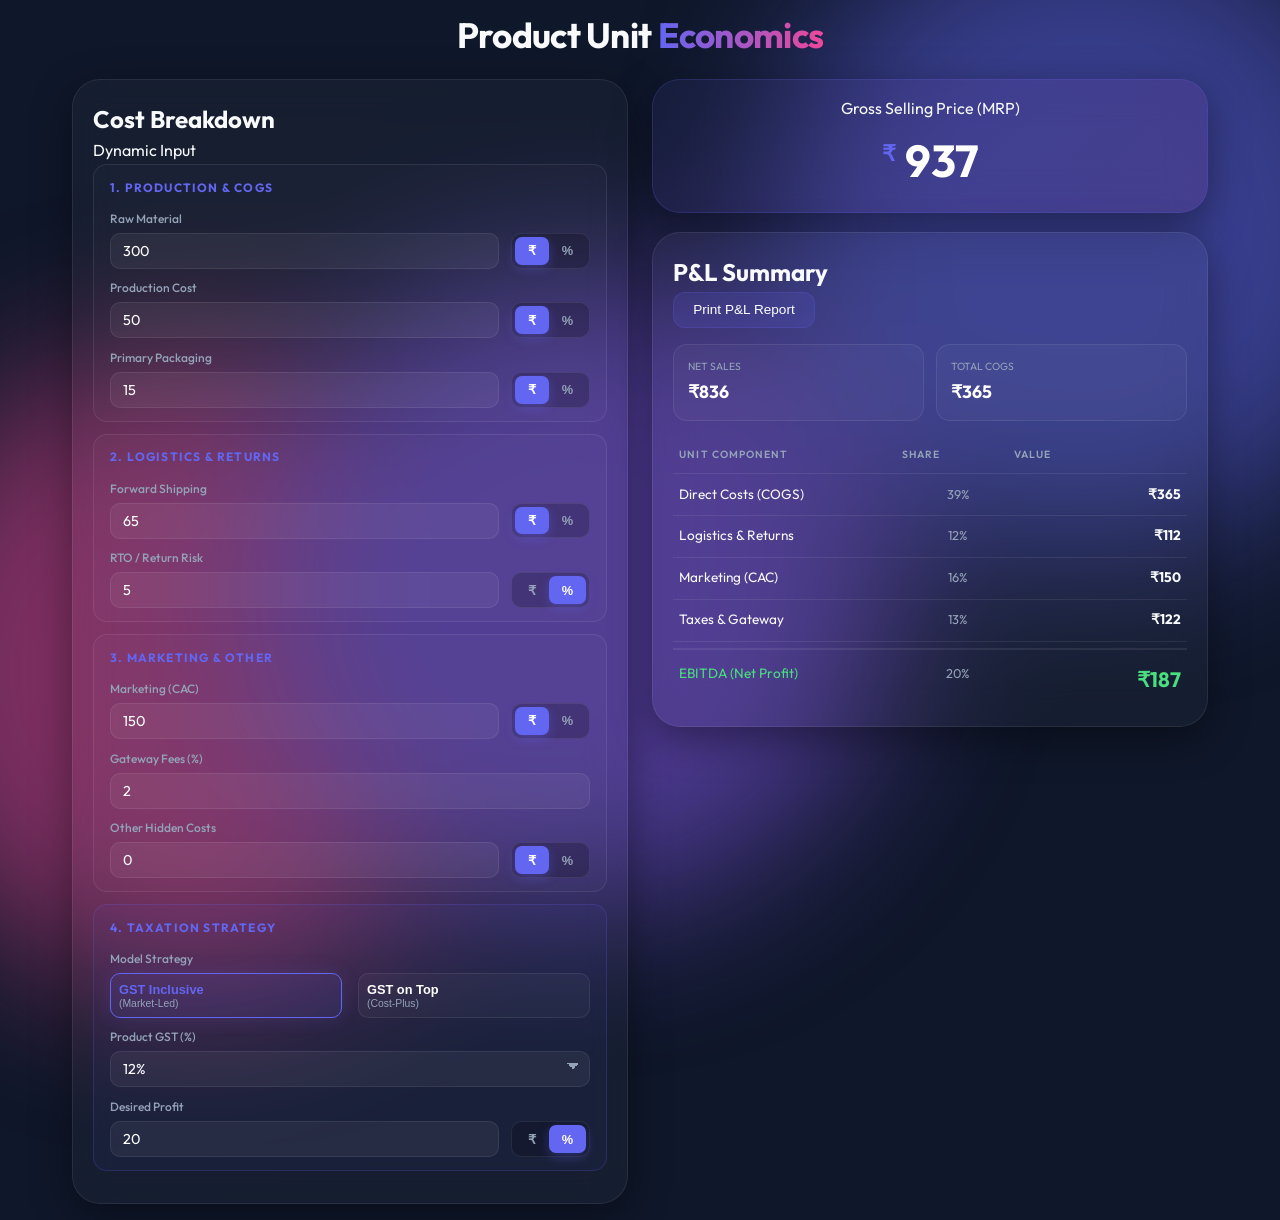
==== commit 01db112f: "Remove branding subtitle and footer text from UI" ====
--- a/web-tool/index.html
+++ b/web-tool/index.html
@@ -10,7 +10,6 @@
     <link href="https://fonts.googleapis.com/css2?family=Outfit:wght@300;400;600;700&display=swap" rel="stylesheet">
 </head>
 <body>
-    <div class="brand-badge">A Product of Nexadvent</div>
     <div class="background-blobs">
         <div class="blob blob-1"></div>
         <div class="blob blob-2"></div>
@@ -20,7 +19,6 @@
     <main class="container">
         <header>
             <h1>Product Unit <span class="accent">Economics</span></h1>
-            <p>Advanced P&L Strategy for Indian Ecommerce Sellers (CA Edition)</p>
         </header>
 
         <section class="grid">
@@ -225,9 +223,6 @@
             </div>
         </section>
 
-        <footer>
-            <p>&copy; 2024 Nexadvent Unit Economics Tool • Strategy & P&L Calculator for Indian Sellers</p>
-        </footer>
     </main>
 
     <script src="app.js"></script>
--- a/web-tool/style.css
+++ b/web-tool/style.css
@@ -22,8 +22,7 @@
     background-color: var(--bg);
     color: var(--text);
     min-height: 100vh;
-    display: flex;
-    justify-content: center;
+    display: block;
     overflow-x: hidden;
     line-height: 1.6;
 }
@@ -52,7 +51,7 @@
 
 @keyframes move { from { transform: translate(0, 0); } to { transform: translate(10%, 15%); } }
 
-.container { width: 100%; max-width: 1200px; padding: 1rem 2rem; }
+.container { width: 100%; max-width: 1200px; padding: 1rem 2rem; margin: 0 auto; }
 
 header { text-align: center; margin-bottom: 1.5rem; }
 h1 { font-size: 2.2rem; font-weight: 700; letter-spacing: -0.02em; line-height: 1.1; }
@@ -63,7 +62,7 @@
     display: grid;
     grid-template-columns: 1fr 1fr;
     gap: 1.5rem;
-    align-items: stretch;
+    align-items: start;
 }
 
 .glass {
@@ -75,7 +74,7 @@
     box-shadow: var(--glass-shadow);
 }
 
-.card { padding: 1.25rem; height: 100%; }
+.card { padding: 1.25rem; }
 
 .section-box {
     background: rgba(255, 255, 255, 0.02);
@@ -117,6 +116,32 @@
     width: 100%;
     appearance: none;
     -moz-appearance: textfield;
+}
+
+input[type="number"] {
+    -moz-appearance: textfield;
+}
+
+input[type="number"]::-webkit-outer-spin-button,
+input[type="number"]::-webkit-inner-spin-button {
+    margin: 0;
+}
+
+select {
+    padding-right: 2.2rem;
+    background-image:
+        linear-gradient(45deg, transparent 50%, var(--text-muted) 50%),
+        linear-gradient(135deg, var(--text-muted) 50%, transparent 50%);
+    background-position:
+        calc(100% - 16px) calc(50% - 3px),
+        calc(100% - 10px) calc(50% - 3px);
+    background-size: 6px 6px, 6px 6px;
+    background-repeat: no-repeat;
+}
+
+select option {
+    background: #1e1b4b;
+    color: #f8fafc;
 }
 
 .strategy-toggle {
@@ -186,8 +211,8 @@
 }
 
 /* Results section */
-.results-column { display: flex; flex-direction: column; gap: 2rem; height: 100%; }
-.result-card.highlight { background: linear-gradient(135deg, rgba(99, 102, 241, 0.08), rgba(236, 72, 153, 0.08)); border-color: rgba(99, 102, 241, 0.2); text-align: center; padding: 1rem !important; }
+.results-column { display: flex; flex-direction: column; gap: 1.2rem; align-self: start; }
+.result-card.highlight { background: linear-gradient(135deg, rgba(99, 102, 241, 0.08), rgba(236, 72, 153, 0.08)); border-color: rgba(99, 102, 241, 0.2); text-align: center; padding: 1rem !important; min-height: auto; }
 .price-display { font-size: 2.8rem; font-weight: 700; color: white; margin-top: 0.2rem; }
 .currency { font-size: 1.4rem; vertical-align: super; color: var(--primary); }
 
@@ -235,8 +260,37 @@
     .grid { grid-template-columns: 1fr; }
     h1 { font-size: 2.2rem; }
     .container { padding: 1rem; }
-    .brand-badge { position: static; display: inline-block; margin-bottom: 2rem; }
-    .card.scrollable { max-height: none; }
+    .brand-badge { display: none; }
+    .card.scrollable { max-height: none; overflow: visible; }
+    .results-column { width: 100%; }
+    .result-card.highlight { min-height: auto; }
+}
+
+@media (max-width: 700px) {
+    .container { padding: 0.75rem; }
+    h1 { font-size: 1.95rem; }
+    header p { font-size: 1.05rem; line-height: 1.45; }
+
+    .card { padding: 1rem; }
+    .card-header { align-items: flex-start; flex-direction: column; gap: 0.5rem; }
+    .card-header h2 { font-size: 2rem; }
+
+    .section-box { padding: 0.85rem; margin-bottom: 0.65rem; }
+    .section-box h3 { font-size: 0.75rem; line-height: 1.4; }
+
+    .dual-input { display: grid; grid-template-columns: 1fr; gap: 0.45rem; }
+    .toggle-group { width: 100%; }
+    .toggle-group button { flex: 1; }
+
+    input, select { font-size: 1rem; }
+    .strategy-toggle { flex-direction: column; gap: 0.5rem; }
+
+    .dashboard-stats { grid-template-columns: 1fr; }
+    .table-header, .table-row { grid-template-columns: 1.45fr 0.85fr 1fr; padding: 0.55rem 0.4rem; }
+    .table-row span { font-size: 0.8rem; }
+
+    .price-display { font-size: 2.4rem; }
+    .btn-small { width: 100%; text-align: center; }
 }
 
 @media print {
